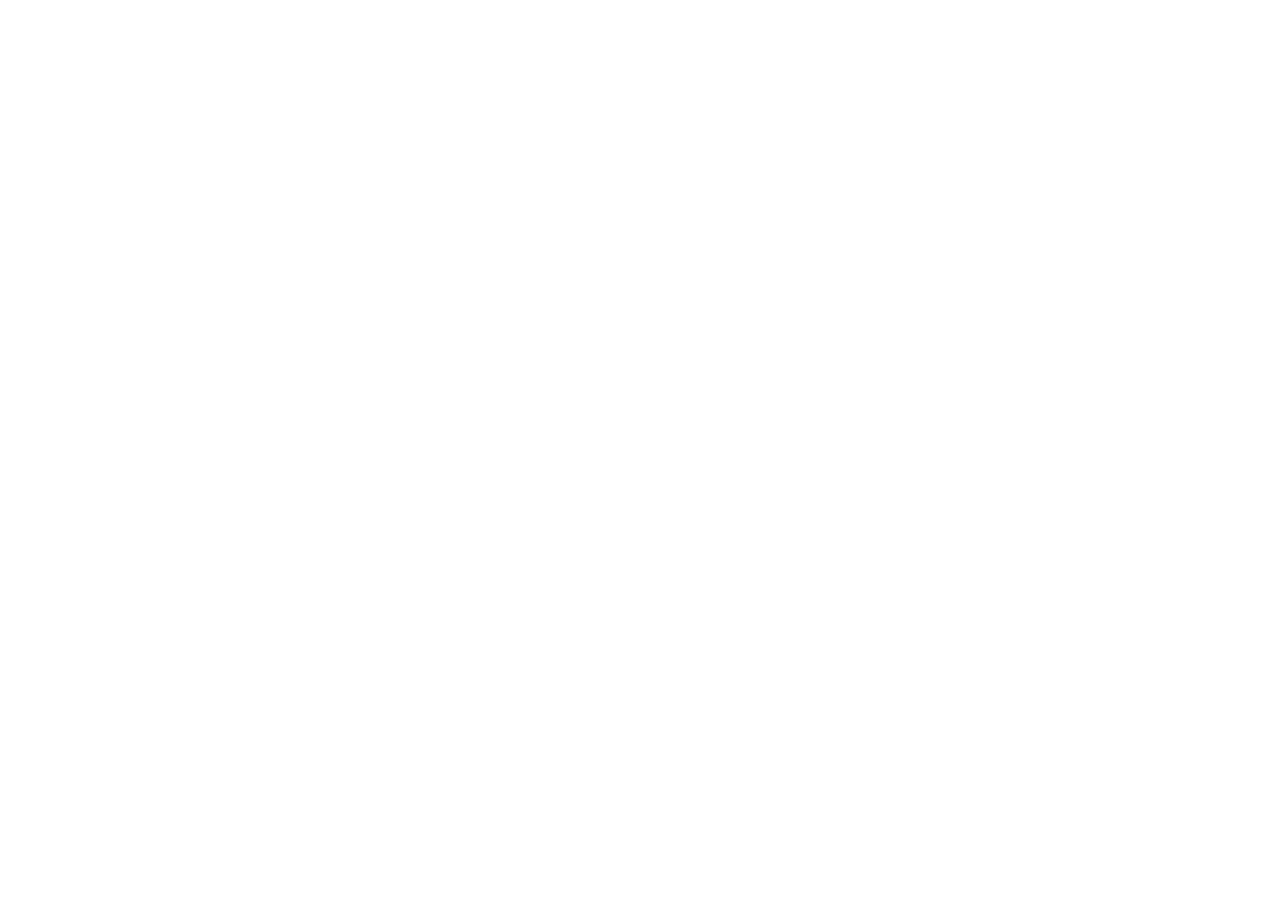
==== app.html @ a2999ba6 "Definindo a dimensao do palco do jogo" ====
<!DOCTYPE html>
<html lang="pt-br">
<head>
    <meta charset="UTF-8">
    <meta name="viewport" content="width=device-width, initial-scale=1.0">
    <title>Game Mata Mosquito</title>
    <script defer src="game.js"></script>
</head>
<body onresize="ajustaTamanhoPalcoJogo()">
    
</body>
</html>
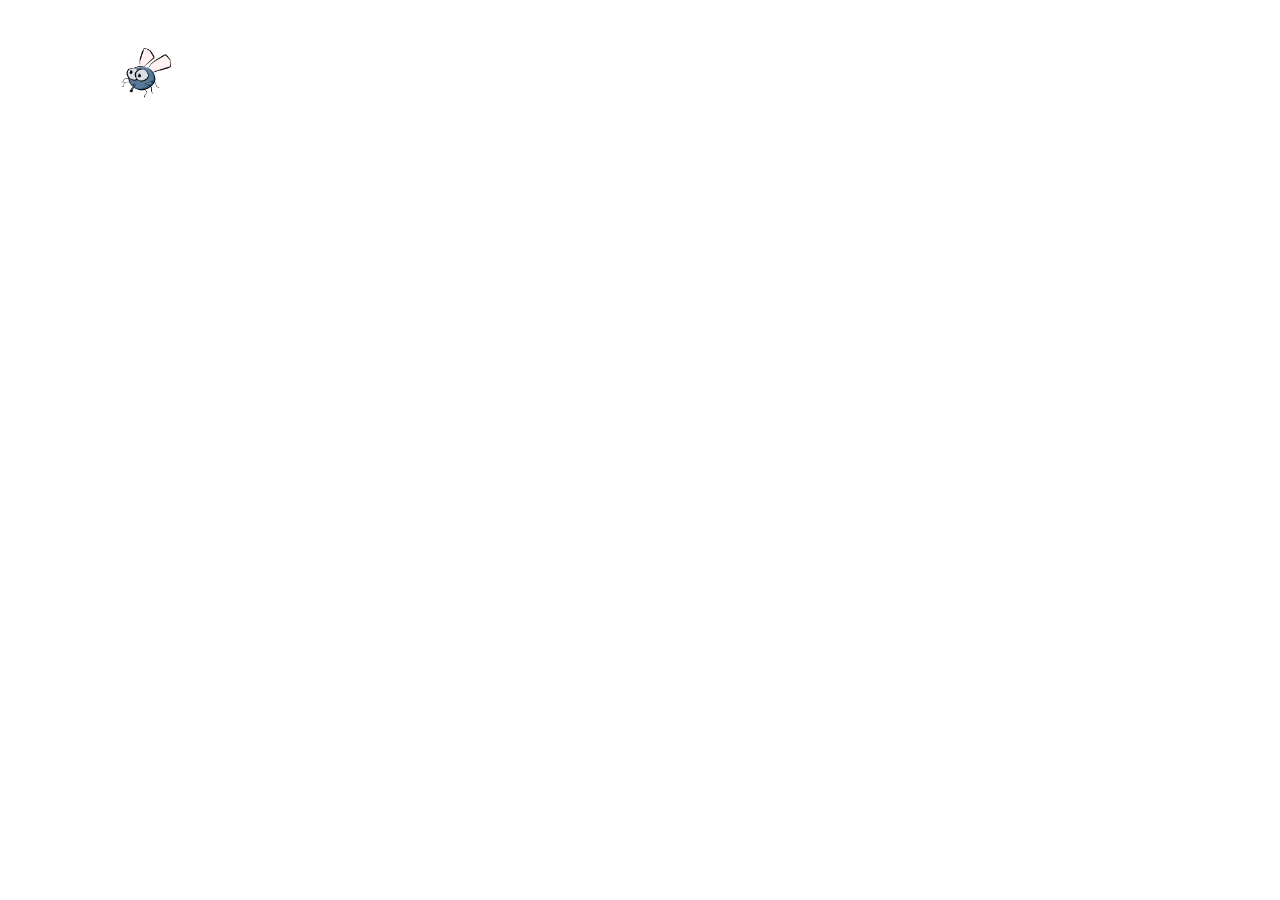
==== commit ad9fc853: "Criando posicoes randomicas" ====
--- a/app.html
+++ b/app.html
@@ -1,12 +1,16 @@
 <!DOCTYPE html>
 <html lang="pt-br">
+
 <head>
     <meta charset="UTF-8">
     <meta name="viewport" content="width=device-width, initial-scale=1.0">
     <title>Game Mata Mosquito</title>
+    <link rel="stylesheet" href="style.css">
     <script defer src="game.js"></script>
 </head>
-<body onresize="ajustaTamanhoPalcoJogo()">
-    
+
+<body onresize="adjustSizeOfGameContainer()">
+
 </body>
+
 </html>--- a/style.css
+++ b/style.css
@@ -0,0 +1,4 @@
+.mosquito1 {
+    width: 50px;
+    height: 50px;
+}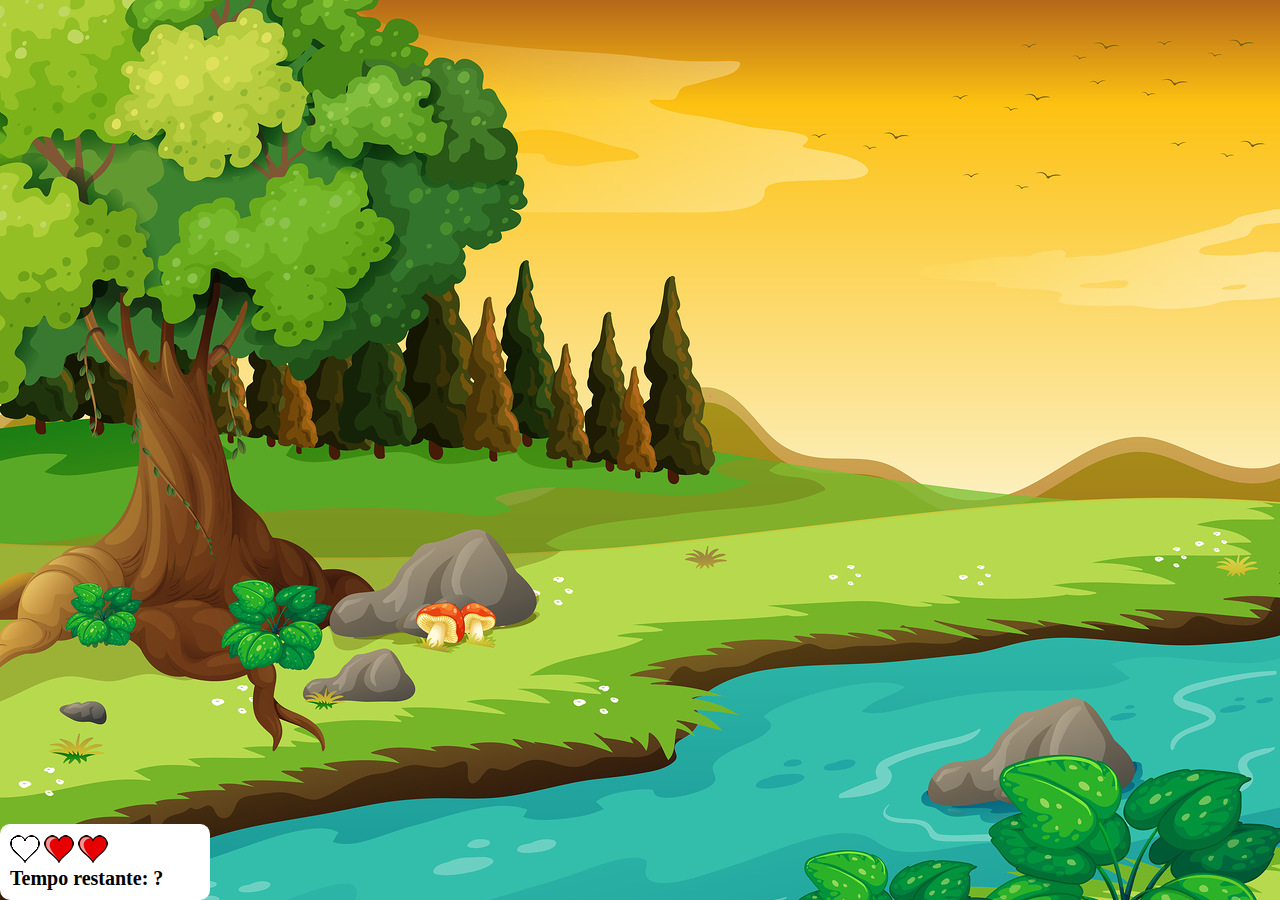
==== commit 8cc598b4: "Criando o cenario" ====
--- a/app.html
+++ b/app.html
@@ -10,7 +10,14 @@
 </head>
 
 <body onresize="adjustSizeOfGameContainer()">
-
+    <div class="painel">
+        <div class="vidas">
+            <img src="images/coracao_vazio.png" alt="">
+            <img src="images/coracao_cheio.png" alt="">
+            <img src="images/coracao_cheio.png" alt="">
+        </div>
+        <div class="cronometro">Tempo restante: ?</div>
+    </div>
 </body>
 
 </html>--- a/style.css
+++ b/style.css
@@ -1,4 +1,40 @@
+body {
+    background-image: url(images/bg.jpg);
+    background-repeat: no-repeat;
+}
 .mosquito1 {
     width: 50px;
     height: 50px;
+}
+.mosquito2 {
+    width: 70px;
+    height: 70px;
+}
+.mosquito3 {
+    width: 90px;
+    height: 90px;
+}
+.sideA {
+    transform: scaleX(1);
+}
+.sideB {
+    transform: scaleX(-1);
+}
+.painel {
+    position: absolute;
+    width: 190px;
+    padding: 10px;
+    left: 0px;
+    bottom: 0px;
+    border-top: solid 1px #FFF;
+    background-color: #FFF;
+    border-radius: 10px;
+}
+.vidas {
+    float: left;   
+}
+.cronometro {
+    float: left;
+    font-size: 20px;
+    font-weight: bold;
 }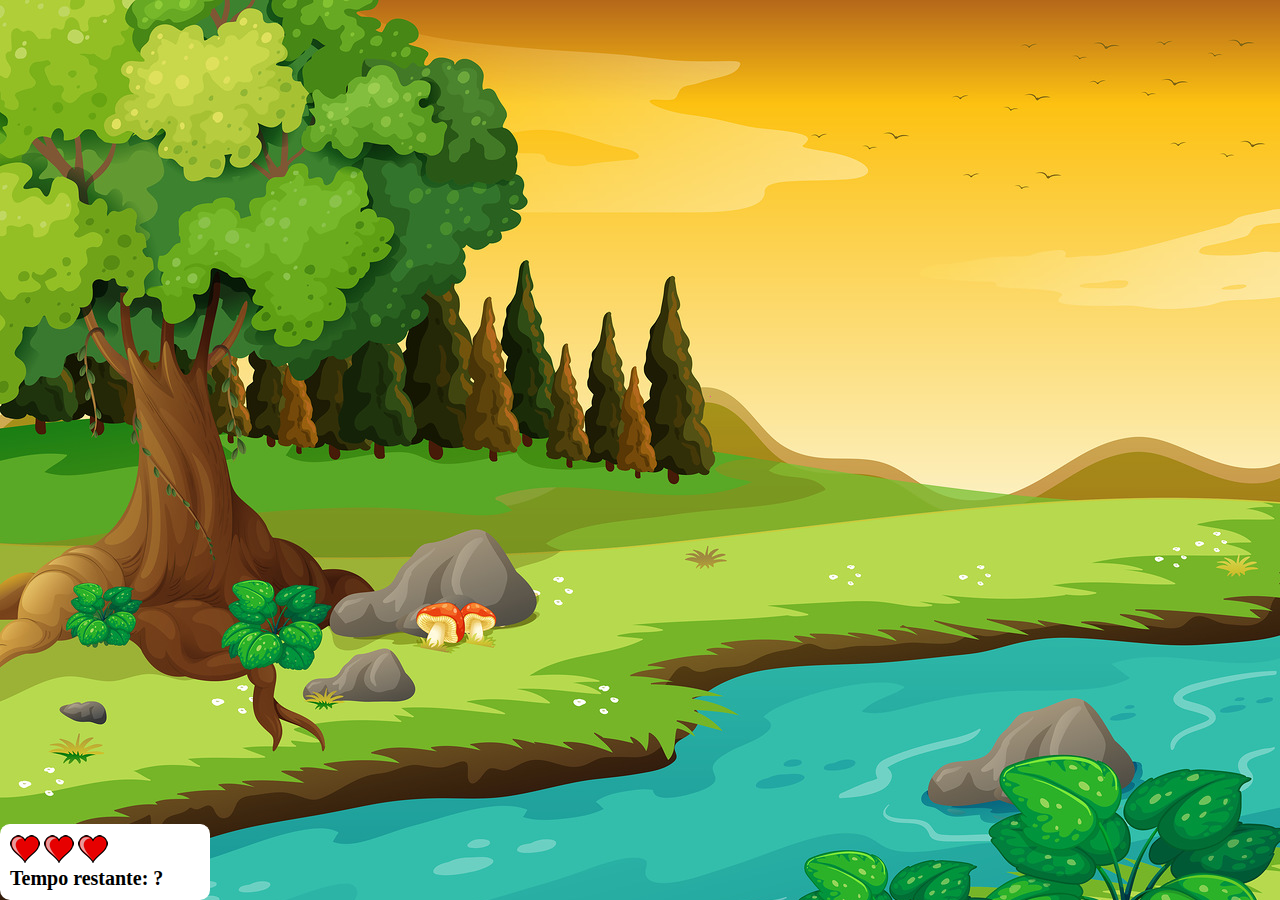
==== commit a973894e: "Controlando os pontos de vida" ====
--- a/app.html
+++ b/app.html
@@ -12,9 +12,9 @@
 <body onresize="adjustSizeOfGameContainer()">
     <div class="painel">
         <div class="vidas">
-            <img src="images/coracao_vazio.png" alt="">
-            <img src="images/coracao_cheio.png" alt="">
-            <img src="images/coracao_cheio.png" alt="">
+            <img id="v1" src="images/coracao_cheio.png" alt="">
+            <img id="v2" src="images/coracao_cheio.png" alt="">
+            <img id="v3" src="images/coracao_cheio.png" alt="">
         </div>
         <div class="cronometro">Tempo restante: ?</div>
     </div>
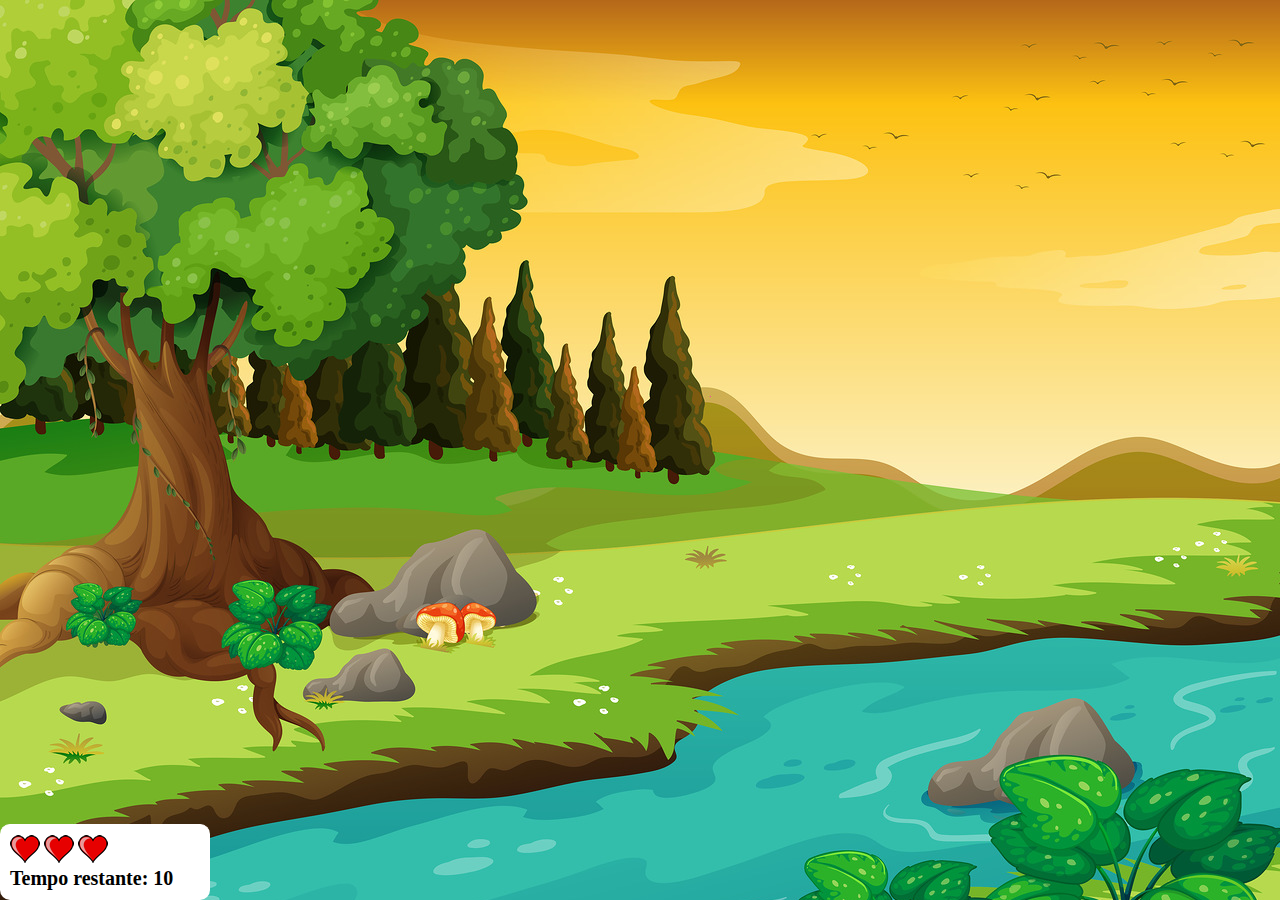
==== commit 054ce5d9: "Adicionando o cronometro" ====
--- a/app.html
+++ b/app.html
@@ -16,7 +16,7 @@
             <img id="v2" src="images/coracao_cheio.png" alt="">
             <img id="v3" src="images/coracao_cheio.png" alt="">
         </div>
-        <div class="cronometro">Tempo restante: ?</div>
+        <div class="cronometro">Tempo restante: <span id="cronometro"></span></div>
     </div>
 </body>
 
